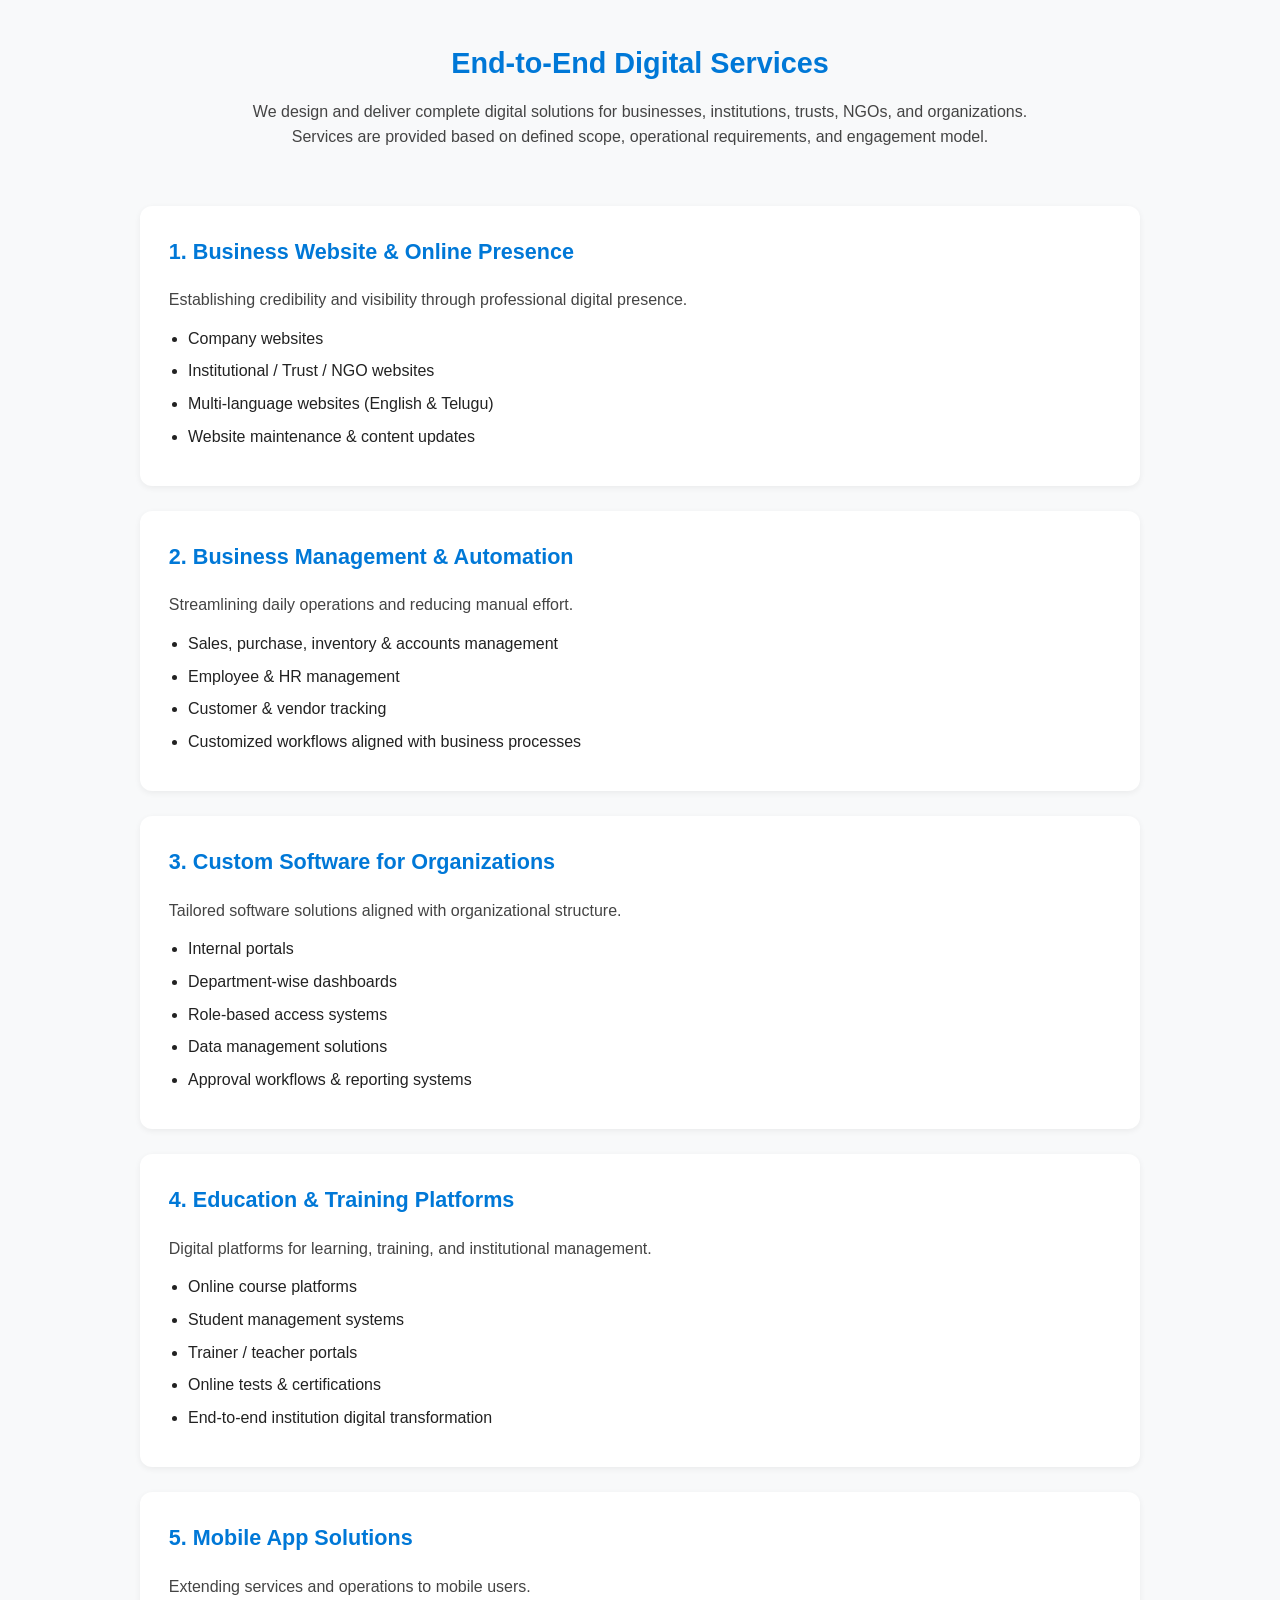
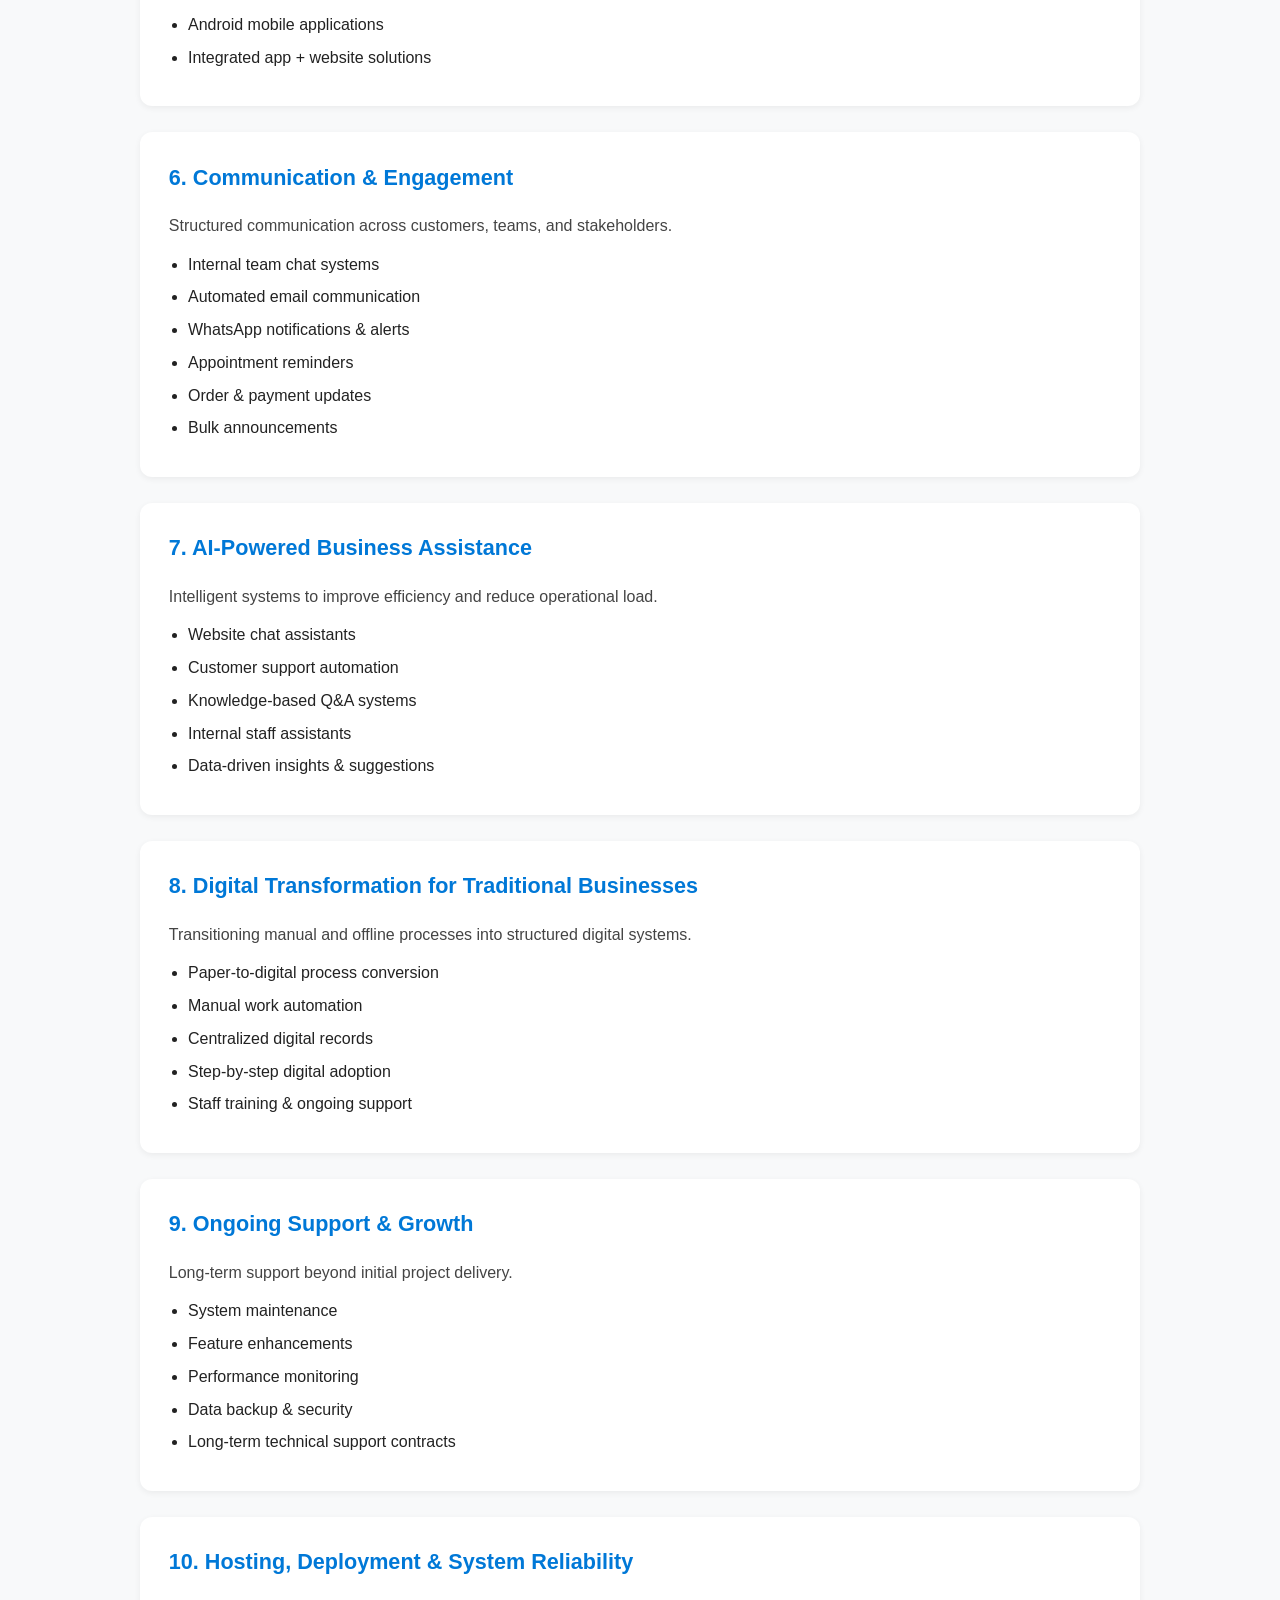
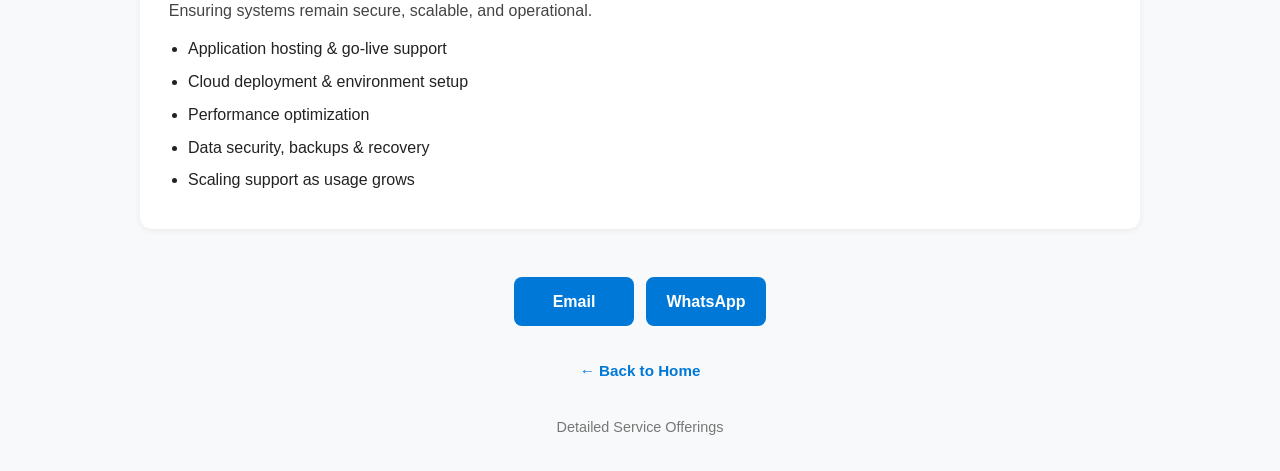
==== portfolio/services.html @ 0b6b5b1c "services" ====
<!DOCTYPE html>
<html lang="en">

<head>
    <meta charset="UTF-8" />
    <meta name="viewport" content="width=device-width, initial-scale=1.0" />
    <title>Services | Digital Solutions</title>

    <style>
        :root {
            --bg: #f8f9fa;
            --card: #ffffff;
            --text: #222;
            --accent: #0078d7;
        }

        body {
            margin: 0;
            font-family: "Inter", Arial, sans-serif;
            background: var(--bg);
            color: var(--text);
            line-height: 1.6;
        }

        header {
            text-align: center;
            padding: 2.5rem 1rem 1.5rem;
        }

        header h1 {
            margin: 0;
            font-size: 1.8rem;
            color: var(--accent);
        }

        header p {
            max-width: 800px;
            margin: 0.8rem auto 0;
            color: #444;
            font-size: 1rem;
        }

        section {
            max-width: 1000px;
            margin: 2rem auto;
            padding: 0 1rem;
        }

        .service-card {
            background: var(--card);
            border-radius: 12px;
            box-shadow: 0 2px 6px rgba(0, 0, 0, 0.06);
            padding: 1.8rem;
            margin-bottom: 1.6rem;
        }


        /* Desktop hover */
        @media (hover: hover) {
            .service-card:hover {
                transform: translateY(-6px);
                box-shadow: 0 10px 24px rgba(0, 0, 0, 0.12);
            }
        }

        /* Mobile tap feedback */
        .service-card:active {
            transform: scale(0.98);
        }

        .service-card h2 {
            margin-top: 0;
            color: var(--accent);
            font-size: 1.35rem;
        }

        .service-card p {
            margin: 0.4rem 0 0.8rem;
            color: #444;
            font-weight: 500;
        }

        ul {
            padding-left: 1.2rem;
            margin: 0;
        }

        li {
            margin-bottom: 0.45rem;
        }

        .cta {
            text-align: center;
            margin: 3rem 0 2rem;
        }

        .cta a {
            display: inline-block;
            padding: 0.9rem 1.8rem;
            background: var(--accent);
            color: #fff;
            border-radius: 30px;
            text-decoration: none;
            font-weight: 600;
        }

        .cta {
            display: flex;
            justify-content: center;
            align-items: center;
            gap: 0.75rem;
            margin: 3rem auto 2rem;
        }

        .cta a {
            min-width: 120px;
            text-align: center;
            padding: 0.75rem 0;
            border-radius: 8px;
            text-decoration: none;
            font-weight: 600;
        }

        .email-btn {
            background: var(--accent);
            color: #fff;
        }

        .whatsapp-btn {
            background: var(--whatsapp);
            color: #fff;
        }

        .back-nav {
            max-width: 1000px;
            margin: 1.2rem auto 0;
            padding: 0 1rem;
            text-align: center;
        }

        .back-nav a {
            color: #0078d7;
            text-decoration: none;
            font-weight: 600;
            font-size: 0.95rem;
        }

        .back-nav a:hover {
            text-decoration: underline;
        }

        footer {
            text-align: center;
            color: #777;
            padding: 2rem 1rem;
            font-size: 0.9rem;
        }

        @media (max-width: 600px) {
            header {
                text-align: center;
                padding: 20px 0 0 0;
                margin: 0;
            }

            header h1 {
                margin: 0;
                font-size: 1rem;
                color: var(--accent);
            }

            header p {
                font-size: 1rem;
                text-align: justify;
                padding: 0px 10px 0px 10px;
            }

            .service-card {
                /* background: var(--card); */
                border-radius: 7px;
                box-shadow: 0 2px 6px rgba(0, 0, 0, 0.06);
                margin: 0 0 20px 0;
                padding: 10px;
            }

            .service-card:nth-child(1) {
                background: linear-gradient(135deg, #e3f2fd, #f8fbff);
                /* blue */
            }

            .service-card:nth-child(2) {
                background: linear-gradient(135deg, #e8f5e9, #f7fcf8);
                /* green */
            }

            .service-card:nth-child(3) {
                background: linear-gradient(135deg, #fff3e0, #fffaf2);
                /* orange */
            }

            .service-card:nth-child(4) {
                background: linear-gradient(135deg, #f3e5f5, #faf4fb);
                /* purple */
            }

            .service-card:nth-child(5) {
                background: linear-gradient(135deg, #e0f2f1, #f4fbfa);
                /* teal */
            }

            .service-card:nth-child(6) {
                background: linear-gradient(135deg, #e1f5fe, #f6fbfe);
                /* sky blue */
            }

            .service-card:nth-child(7) {
                background: linear-gradient(135deg, #fce4ec, #fff6f9);
                /* soft pink */
            }

            .service-card:nth-child(8) {
                background: linear-gradient(135deg, #f1f8e9, #f9fcf5);
                /* lime */
            }

            .service-card:nth-child(9) {
                background: linear-gradient(135deg, #ede7f6, #f7f4fb);
                /* indigo */
            }

            .service-card:nth-child(10) {
                background: linear-gradient(135deg, #fffde7, #fffef5);
                /* light yellow */
            }


            .service-card h2 {
                margin-top: 0;
                color: var(--accent);
                font-size: 1.2rem;
                font-size: 16px;
            }

            .service-card p {
                margin: 0.4rem 0 0.8rem;
                color: #444;
                font-weight: 500;
            }

            .cta {
                margin: 0;
                padding: 0;
            }

            .cta a {
                min-width: 110px;
                font-size: 0.95rem;
            }

            footer {
                padding: 0;
                margin: 30px 0 0 0;
                font-size: 0.8rem;
            }

        }
    </style>
</head>

<body>

    <header>
        <h1>End-to-End Digital Services</h1>
        <p>
            We design and deliver complete digital solutions for businesses,
            institutions, trusts, NGOs, and organizations. Services are provided
            based on defined scope, operational requirements, and engagement model.
        </p>
    </header>

    <section>

        <div class="service-card">
            <h2>1. Business Website & Online Presence</h2>
            <p>Establishing credibility and visibility through professional digital presence.</p>
            <ul>
                <li>Company websites</li>
                <li>Institutional / Trust / NGO websites</li>
                <li>Multi-language websites (English & Telugu)</li>
                <li>Website maintenance & content updates</li>
            </ul>
        </div>

        <div class="service-card">
            <h2>2. Business Management & Automation</h2>
            <p>Streamlining daily operations and reducing manual effort.</p>
            <ul>
                <li>Sales, purchase, inventory & accounts management</li>
                <li>Employee & HR management</li>
                <li>Customer & vendor tracking</li>
                <li>Customized workflows aligned with business processes</li>
            </ul>
        </div>

        <div class="service-card">
            <h2>3. Custom Software for Organizations</h2>
            <p>Tailored software solutions aligned with organizational structure.</p>
            <ul>
                <li>Internal portals</li>
                <li>Department-wise dashboards</li>
                <li>Role-based access systems</li>
                <li>Data management solutions</li>
                <li>Approval workflows & reporting systems</li>
            </ul>
        </div>

        <div class="service-card">
            <h2>4. Education & Training Platforms</h2>
            <p>Digital platforms for learning, training, and institutional management.</p>
            <ul>
                <li>Online course platforms</li>
                <li>Student management systems</li>
                <li>Trainer / teacher portals</li>
                <li>Online tests & certifications</li>
                <li>End-to-end institution digital transformation</li>
            </ul>
        </div>

        <div class="service-card">
            <h2>5. Mobile App Solutions</h2>
            <p>Extending services and operations to mobile users.</p>
            <ul>
                <li>Android mobile applications</li>
                <li>Integrated app + website solutions</li>
            </ul>
        </div>

        <div class="service-card">
            <h2>6. Communication & Engagement</h2>
            <p>Structured communication across customers, teams, and stakeholders.</p>
            <ul>
                <li>Internal team chat systems</li>
                <li>Automated email communication</li>
                <li>WhatsApp notifications & alerts</li>
                <li>Appointment reminders</li>
                <li>Order & payment updates</li>
                <li>Bulk announcements</li>
            </ul>
        </div>

        <div class="service-card">
            <h2>7. AI-Powered Business Assistance</h2>
            <p>Intelligent systems to improve efficiency and reduce operational load.</p>
            <ul>
                <li>Website chat assistants</li>
                <li>Customer support automation</li>
                <li>Knowledge-based Q&A systems</li>
                <li>Internal staff assistants</li>
                <li>Data-driven insights & suggestions</li>
            </ul>
        </div>

        <div class="service-card">
            <h2>8. Digital Transformation for Traditional Businesses</h2>
            <p>Transitioning manual and offline processes into structured digital systems.</p>
            <ul>
                <li>Paper-to-digital process conversion</li>
                <li>Manual work automation</li>
                <li>Centralized digital records</li>
                <li>Step-by-step digital adoption</li>
                <li>Staff training & ongoing support</li>
            </ul>
        </div>

        <div class="service-card">
            <h2>9. Ongoing Support & Growth</h2>
            <p>Long-term support beyond initial project delivery.</p>
            <ul>
                <li>System maintenance</li>
                <li>Feature enhancements</li>
                <li>Performance monitoring</li>
                <li>Data backup & security</li>
                <li>Long-term technical support contracts</li>
            </ul>
        </div>

        <div class="service-card">
            <h2>10. Hosting, Deployment & System Reliability</h2>
            <p>Ensuring systems remain secure, scalable, and operational.</p>
            <ul>
                <li>Application hosting & go-live support</li>
                <li>Cloud deployment & environment setup</li>
                <li>Performance optimization</li>
                <li>Data security, backups & recovery</li>
                <li>Scaling support as usage grows</li>
            </ul>
        </div>

    </section>

    <section class="cta">
        <a class="email-btn" href="mailto:kish699@gmail.com">Email</a>
        <a class="whatsapp-btn"
            href="https://wa.me/919642439699?text=Hello%20Kishore,%20I%20would%20like%20to%20discuss%20a%20digital%20project."
            target="_blank">
            WhatsApp
        </a>
    </section>

    <nav class="back-nav">
        <a href="../index.html">← Back to Home</a>
    </nav>


    <footer>
        Detailed Service Offerings
    </footer>

</body>

</html>
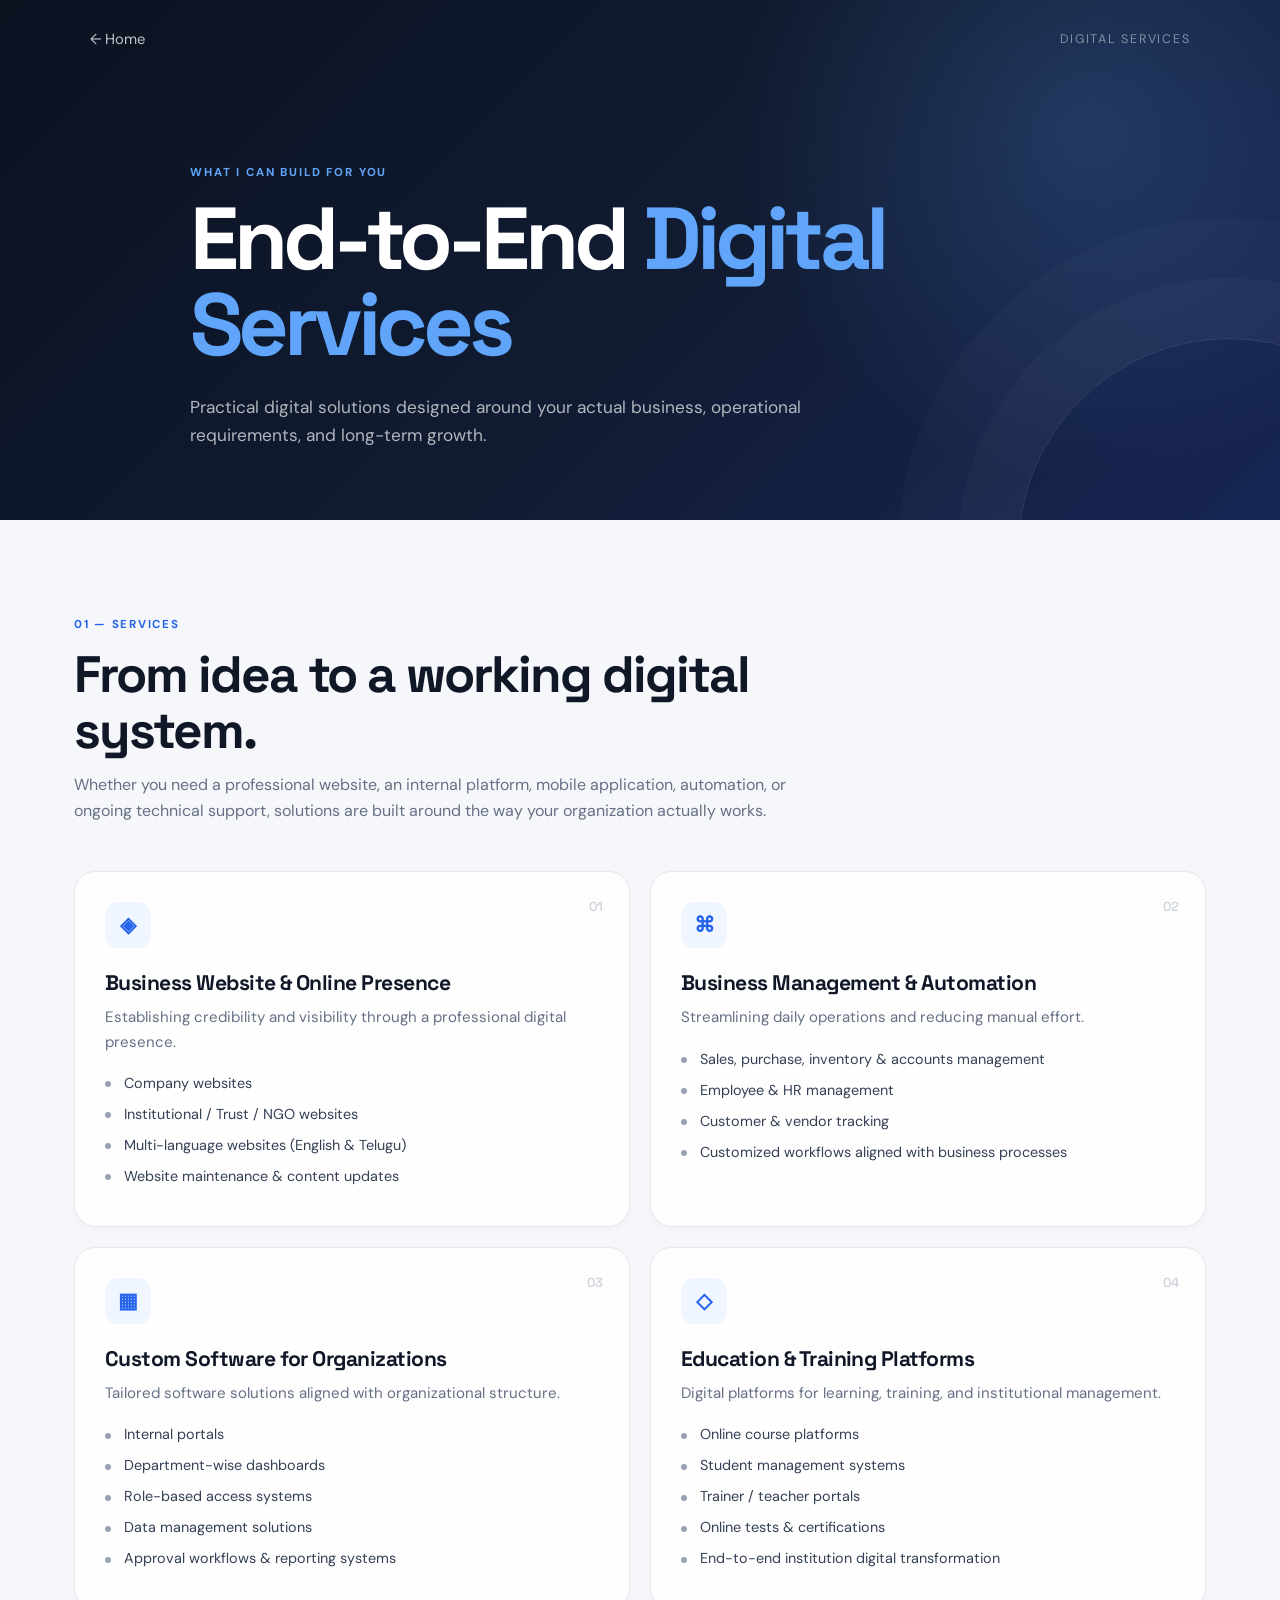
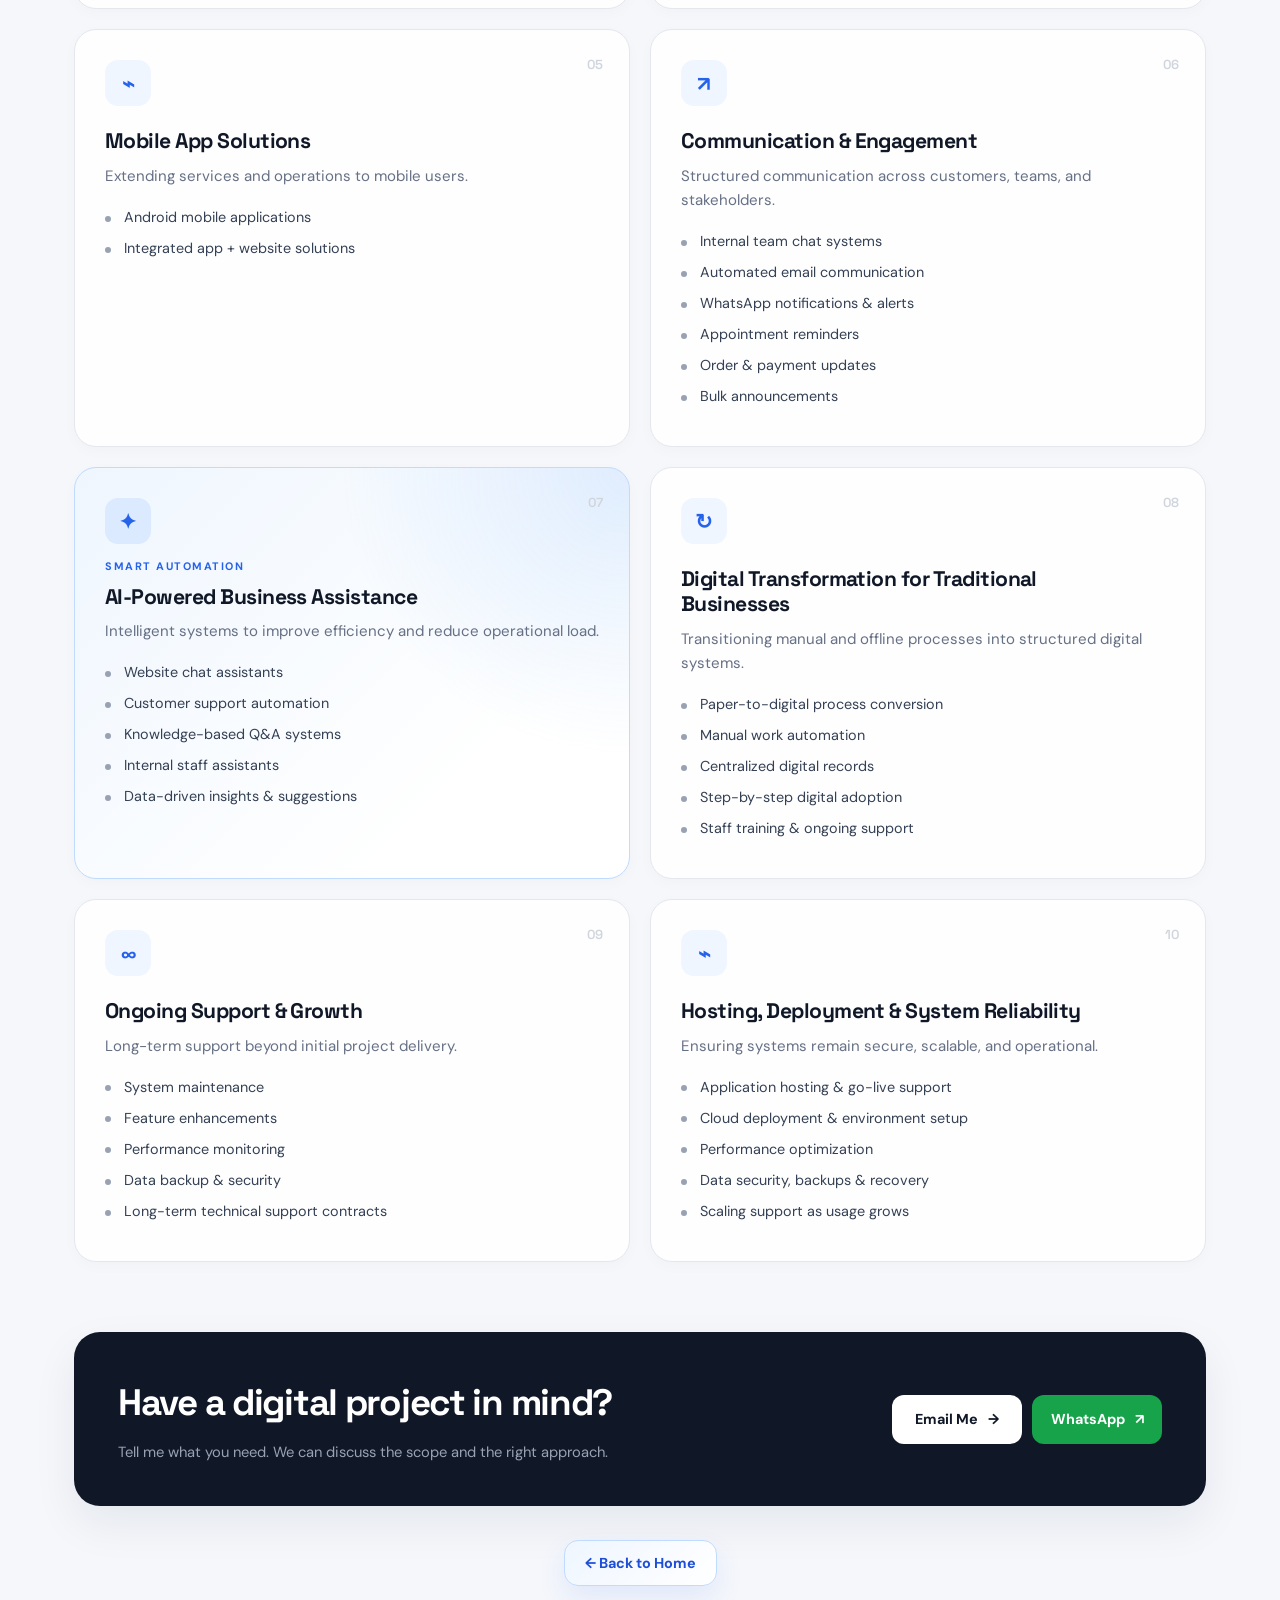
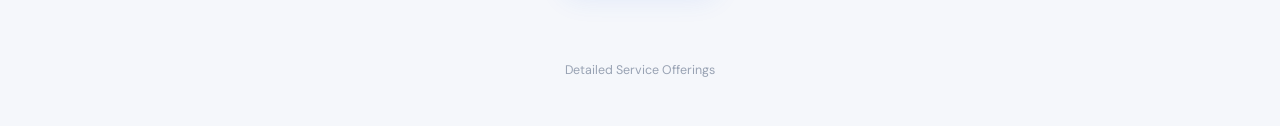
==== commit 367222de: "UI" ====
--- a/portfolio/services.html
+++ b/portfolio/services.html
@@ -2,420 +2,209 @@
 <html lang="en">
 
 <head>
-    <meta charset="UTF-8" />
-    <meta name="viewport" content="width=device-width, initial-scale=1.0" />
+    <meta charset="UTF-8">
+    <meta name="viewport" content="width=device-width, initial-scale=1.0">
+    <meta name="description"
+        content="End-to-end digital services for businesses, institutions, trusts, NGOs, and organizations.">
     <title>Services | Digital Solutions</title>
-
-    <style>
-        :root {
-            --bg: #f8f9fa;
-            --card: #ffffff;
-            --text: #222;
-            --accent: #0078d7;
-        }
-
-        body {
-            margin: 0;
-            font-family: "Inter", Arial, sans-serif;
-            background: var(--bg);
-            color: var(--text);
-            line-height: 1.6;
-        }
-
-        header {
-            text-align: center;
-            padding: 2.5rem 1rem 1.5rem;
-        }
-
-        header h1 {
-            margin: 0;
-            font-size: 1.8rem;
-            color: var(--accent);
-        }
-
-        header p {
-            max-width: 800px;
-            margin: 0.8rem auto 0;
-            color: #444;
-            font-size: 1rem;
-        }
-
-        section {
-            max-width: 1000px;
-            margin: 2rem auto;
-            padding: 0 1rem;
-        }
-
-        .service-card {
-            background: var(--card);
-            border-radius: 12px;
-            box-shadow: 0 2px 6px rgba(0, 0, 0, 0.06);
-            padding: 1.8rem;
-            margin-bottom: 1.6rem;
-        }
-
-
-        /* Desktop hover */
-        @media (hover: hover) {
-            .service-card:hover {
-                transform: translateY(-6px);
-                box-shadow: 0 10px 24px rgba(0, 0, 0, 0.12);
-            }
-        }
-
-        /* Mobile tap feedback */
-        .service-card:active {
-            transform: scale(0.98);
-        }
-
-        .service-card h2 {
-            margin-top: 0;
-            color: var(--accent);
-            font-size: 1.35rem;
-        }
-
-        .service-card p {
-            margin: 0.4rem 0 0.8rem;
-            color: #444;
-            font-weight: 500;
-        }
-
-        ul {
-            padding-left: 1.2rem;
-            margin: 0;
-        }
-
-        li {
-            margin-bottom: 0.45rem;
-        }
-
-        .cta {
-            text-align: center;
-            margin: 3rem 0 2rem;
-        }
-
-        .cta a {
-            display: inline-block;
-            padding: 0.9rem 1.8rem;
-            background: var(--accent);
-            color: #fff;
-            border-radius: 30px;
-            text-decoration: none;
-            font-weight: 600;
-        }
-
-        .cta {
-            display: flex;
-            justify-content: center;
-            align-items: center;
-            gap: 0.75rem;
-            margin: 3rem auto 2rem;
-        }
-
-        .cta a {
-            min-width: 120px;
-            text-align: center;
-            padding: 0.75rem 0;
-            border-radius: 8px;
-            text-decoration: none;
-            font-weight: 600;
-        }
-
-        .email-btn {
-            background: var(--accent);
-            color: #fff;
-        }
-
-        .whatsapp-btn {
-            background: var(--whatsapp);
-            color: #fff;
-        }
-
-        .back-nav {
-            max-width: 1000px;
-            margin: 1.2rem auto 0;
-            padding: 0 1rem;
-            text-align: center;
-        }
-
-        .back-nav a {
-            color: #0078d7;
-            text-decoration: none;
-            font-weight: 600;
-            font-size: 0.95rem;
-        }
-
-        .back-nav a:hover {
-            text-decoration: underline;
-        }
-
-        footer {
-            text-align: center;
-            color: #777;
-            padding: 2rem 1rem;
-            font-size: 0.9rem;
-        }
-
-        @media (max-width: 600px) {
-            header {
-                text-align: center;
-                padding: 20px 0 0 0;
-                margin: 0;
-            }
-
-            header h1 {
-                margin: 0;
-                font-size: 1rem;
-                color: var(--accent);
-            }
-
-            header p {
-                font-size: 1rem;
-                text-align: justify;
-                padding: 0px 10px 0px 10px;
-            }
-
-            .service-card {
-                /* background: var(--card); */
-                border-radius: 7px;
-                box-shadow: 0 2px 6px rgba(0, 0, 0, 0.06);
-                margin: 0 0 20px 0;
-                padding: 10px;
-            }
-
-            .service-card:nth-child(1) {
-                background: linear-gradient(135deg, #e3f2fd, #f8fbff);
-                /* blue */
-            }
-
-            .service-card:nth-child(2) {
-                background: linear-gradient(135deg, #e8f5e9, #f7fcf8);
-                /* green */
-            }
-
-            .service-card:nth-child(3) {
-                background: linear-gradient(135deg, #fff3e0, #fffaf2);
-                /* orange */
-            }
-
-            .service-card:nth-child(4) {
-                background: linear-gradient(135deg, #f3e5f5, #faf4fb);
-                /* purple */
-            }
-
-            .service-card:nth-child(5) {
-                background: linear-gradient(135deg, #e0f2f1, #f4fbfa);
-                /* teal */
-            }
-
-            .service-card:nth-child(6) {
-                background: linear-gradient(135deg, #e1f5fe, #f6fbfe);
-                /* sky blue */
-            }
-
-            .service-card:nth-child(7) {
-                background: linear-gradient(135deg, #fce4ec, #fff6f9);
-                /* soft pink */
-            }
-
-            .service-card:nth-child(8) {
-                background: linear-gradient(135deg, #f1f8e9, #f9fcf5);
-                /* lime */
-            }
-
-            .service-card:nth-child(9) {
-                background: linear-gradient(135deg, #ede7f6, #f7f4fb);
-                /* indigo */
-            }
-
-            .service-card:nth-child(10) {
-                background: linear-gradient(135deg, #fffde7, #fffef5);
-                /* light yellow */
-            }
-
-
-            .service-card h2 {
-                margin-top: 0;
-                color: var(--accent);
-                font-size: 1.2rem;
-                font-size: 16px;
-            }
-
-            .service-card p {
-                margin: 0.4rem 0 0.8rem;
-                color: #444;
-                font-weight: 500;
-            }
-
-            .cta {
-                margin: 0;
-                padding: 0;
-            }
-
-            .cta a {
-                min-width: 110px;
-                font-size: 0.95rem;
-            }
-
-            footer {
-                padding: 0;
-                margin: 30px 0 0 0;
-                font-size: 0.8rem;
-            }
-
-        }
-    </style>
+    <link rel="stylesheet" href="services.css">
 </head>
 
 <body>
 
-    <header>
-        <h1>End-to-End Digital Services</h1>
-        <p>
-            We design and deliver complete digital solutions for businesses,
-            institutions, trusts, NGOs, and organizations. Services are provided
-            based on defined scope, operational requirements, and engagement model.
-        </p>
+    <header class="hero">
+        <nav class="top-nav">
+            <a href="../index.html" class="back-link">← Home</a>
+            <span class="nav-label">Digital Services</span>
+        </nav>
+
+        <div class="hero-content">
+            <span class="eyebrow">WHAT I CAN BUILD FOR YOU</span>
+            <h1>End-to-End <span>Digital Services</span></h1>
+            <p>
+                Practical digital solutions designed around your actual business,
+                operational requirements, and long-term growth.
+            </p>
+        </div>
     </header>
 
-    <section>
-
-        <div class="service-card">
-            <h2>1. Business Website & Online Presence</h2>
-            <p>Establishing credibility and visibility through professional digital presence.</p>
-            <ul>
-                <li>Company websites</li>
-                <li>Institutional / Trust / NGO websites</li>
-                <li>Multi-language websites (English & Telugu)</li>
-                <li>Website maintenance & content updates</li>
-            </ul>
+    <main class="services-section">
+
+        <div class="section-heading">
+            <span>01 — SERVICES</span>
+            <h2>From idea to a working digital system.</h2>
+            <p>
+                Whether you need a professional website, an internal platform,
+                mobile application, automation, or ongoing technical support,
+                solutions are built around the way your organization actually works.
+            </p>
         </div>
 
-        <div class="service-card">
-            <h2>2. Business Management & Automation</h2>
-            <p>Streamlining daily operations and reducing manual effort.</p>
-            <ul>
-                <li>Sales, purchase, inventory & accounts management</li>
-                <li>Employee & HR management</li>
-                <li>Customer & vendor tracking</li>
-                <li>Customized workflows aligned with business processes</li>
-            </ul>
+        <div class="services-grid">
+
+            <article class="service-card">
+                <div class="card-number">01</div>
+                <div class="icon">◈</div>
+                <h3>Business Website &amp; Online Presence</h3>
+                <p>Establishing credibility and visibility through a professional digital presence.</p>
+                <ul>
+                    <li>Company websites</li>
+                    <li>Institutional / Trust / NGO websites</li>
+                    <li>Multi-language websites (English &amp; Telugu)</li>
+                    <li>Website maintenance &amp; content updates</li>
+                </ul>
+            </article>
+
+            <article class="service-card">
+                <div class="card-number">02</div>
+                <div class="icon">⌘</div>
+                <h3>Business Management &amp; Automation</h3>
+                <p>Streamlining daily operations and reducing manual effort.</p>
+                <ul>
+                    <li>Sales, purchase, inventory &amp; accounts management</li>
+                    <li>Employee &amp; HR management</li>
+                    <li>Customer &amp; vendor tracking</li>
+                    <li>Customized workflows aligned with business processes</li>
+                </ul>
+            </article>
+
+            <article class="service-card">
+                <div class="card-number">03</div>
+                <div class="icon">▦</div>
+                <h3>Custom Software for Organizations</h3>
+                <p>Tailored software solutions aligned with organizational structure.</p>
+                <ul>
+                    <li>Internal portals</li>
+                    <li>Department-wise dashboards</li>
+                    <li>Role-based access systems</li>
+                    <li>Data management solutions</li>
+                    <li>Approval workflows &amp; reporting systems</li>
+                </ul>
+            </article>
+
+            <article class="service-card">
+                <div class="card-number">04</div>
+                <div class="icon">◇</div>
+                <h3>Education &amp; Training Platforms</h3>
+                <p>Digital platforms for learning, training, and institutional management.</p>
+                <ul>
+                    <li>Online course platforms</li>
+                    <li>Student management systems</li>
+                    <li>Trainer / teacher portals</li>
+                    <li>Online tests &amp; certifications</li>
+                    <li>End-to-end institution digital transformation</li>
+                </ul>
+            </article>
+
+            <article class="service-card">
+                <div class="card-number">05</div>
+                <div class="icon">⌁</div>
+                <h3>Mobile App Solutions</h3>
+                <p>Extending services and operations to mobile users.</p>
+                <ul>
+                    <li>Android mobile applications</li>
+                    <li>Integrated app + website solutions</li>
+                </ul>
+            </article>
+
+            <article class="service-card">
+                <div class="card-number">06</div>
+                <div class="icon">↗</div>
+                <h3>Communication &amp; Engagement</h3>
+                <p>Structured communication across customers, teams, and stakeholders.</p>
+                <ul>
+                    <li>Internal team chat systems</li>
+                    <li>Automated email communication</li>
+                    <li>WhatsApp notifications &amp; alerts</li>
+                    <li>Appointment reminders</li>
+                    <li>Order &amp; payment updates</li>
+                    <li>Bulk announcements</li>
+                </ul>
+            </article>
+
+            <article class="service-card featured">
+                <div class="card-number">07</div>
+                <div class="icon">✦</div>
+                <span class="featured-label">SMART AUTOMATION</span>
+                <h3>AI-Powered Business Assistance</h3>
+                <p>Intelligent systems to improve efficiency and reduce operational load.</p>
+                <ul>
+                    <li>Website chat assistants</li>
+                    <li>Customer support automation</li>
+                    <li>Knowledge-based Q&amp;A systems</li>
+                    <li>Internal staff assistants</li>
+                    <li>Data-driven insights &amp; suggestions</li>
+                </ul>
+            </article>
+
+            <article class="service-card">
+                <div class="card-number">08</div>
+                <div class="icon">↻</div>
+                <h3>Digital Transformation for Traditional Businesses</h3>
+                <p>Transitioning manual and offline processes into structured digital systems.</p>
+                <ul>
+                    <li>Paper-to-digital process conversion</li>
+                    <li>Manual work automation</li>
+                    <li>Centralized digital records</li>
+                    <li>Step-by-step digital adoption</li>
+                    <li>Staff training &amp; ongoing support</li>
+                </ul>
+            </article>
+
+            <article class="service-card">
+                <div class="card-number">09</div>
+                <div class="icon">∞</div>
+                <h3>Ongoing Support &amp; Growth</h3>
+                <p>Long-term support beyond initial project delivery.</p>
+                <ul>
+                    <li>System maintenance</li>
+                    <li>Feature enhancements</li>
+                    <li>Performance monitoring</li>
+                    <li>Data backup &amp; security</li>
+                    <li>Long-term technical support contracts</li>
+                </ul>
+            </article>
+
+            <article class="service-card">
+                <div class="card-number">10</div>
+                <div class="icon">⌁</div>
+                <h3>Hosting, Deployment &amp; System Reliability</h3>
+                <p>Ensuring systems remain secure, scalable, and operational.</p>
+                <ul>
+                    <li>Application hosting &amp; go-live support</li>
+                    <li>Cloud deployment &amp; environment setup</li>
+                    <li>Performance optimization</li>
+                    <li>Data security, backups &amp; recovery</li>
+                    <li>Scaling support as usage grows</li>
+                </ul>
+            </article>
+
         </div>
 
-        <div class="service-card">
-            <h2>3. Custom Software for Organizations</h2>
-            <p>Tailored software solutions aligned with organizational structure.</p>
-            <ul>
-                <li>Internal portals</li>
-                <li>Department-wise dashboards</li>
-                <li>Role-based access systems</li>
-                <li>Data management solutions</li>
-                <li>Approval workflows & reporting systems</li>
-            </ul>
-        </div>
-
-        <div class="service-card">
-            <h2>4. Education & Training Platforms</h2>
-            <p>Digital platforms for learning, training, and institutional management.</p>
-            <ul>
-                <li>Online course platforms</li>
-                <li>Student management systems</li>
-                <li>Trainer / teacher portals</li>
-                <li>Online tests & certifications</li>
-                <li>End-to-end institution digital transformation</li>
-            </ul>
-        </div>
-
-        <div class="service-card">
-            <h2>5. Mobile App Solutions</h2>
-            <p>Extending services and operations to mobile users.</p>
-            <ul>
-                <li>Android mobile applications</li>
-                <li>Integrated app + website solutions</li>
-            </ul>
-        </div>
-
-        <div class="service-card">
-            <h2>6. Communication & Engagement</h2>
-            <p>Structured communication across customers, teams, and stakeholders.</p>
-            <ul>
-                <li>Internal team chat systems</li>
-                <li>Automated email communication</li>
-                <li>WhatsApp notifications & alerts</li>
-                <li>Appointment reminders</li>
-                <li>Order & payment updates</li>
-                <li>Bulk announcements</li>
-            </ul>
-        </div>
-
-        <div class="service-card">
-            <h2>7. AI-Powered Business Assistance</h2>
-            <p>Intelligent systems to improve efficiency and reduce operational load.</p>
-            <ul>
-                <li>Website chat assistants</li>
-                <li>Customer support automation</li>
-                <li>Knowledge-based Q&A systems</li>
-                <li>Internal staff assistants</li>
-                <li>Data-driven insights & suggestions</li>
-            </ul>
-        </div>
-
-        <div class="service-card">
-            <h2>8. Digital Transformation for Traditional Businesses</h2>
-            <p>Transitioning manual and offline processes into structured digital systems.</p>
-            <ul>
-                <li>Paper-to-digital process conversion</li>
-                <li>Manual work automation</li>
-                <li>Centralized digital records</li>
-                <li>Step-by-step digital adoption</li>
-                <li>Staff training & ongoing support</li>
-            </ul>
-        </div>
-
-        <div class="service-card">
-            <h2>9. Ongoing Support & Growth</h2>
-            <p>Long-term support beyond initial project delivery.</p>
-            <ul>
-                <li>System maintenance</li>
-                <li>Feature enhancements</li>
-                <li>Performance monitoring</li>
-                <li>Data backup & security</li>
-                <li>Long-term technical support contracts</li>
-            </ul>
-        </div>
-
-        <div class="service-card">
-            <h2>10. Hosting, Deployment & System Reliability</h2>
-            <p>Ensuring systems remain secure, scalable, and operational.</p>
-            <ul>
-                <li>Application hosting & go-live support</li>
-                <li>Cloud deployment & environment setup</li>
-                <li>Performance optimization</li>
-                <li>Data security, backups & recovery</li>
-                <li>Scaling support as usage grows</li>
-            </ul>
-        </div>
-
-    </section>
-
-    <section class="cta">
-        <a class="email-btn" href="mailto:kish699@gmail.com">Email</a>
-        <a class="whatsapp-btn"
-            href="https://wa.me/919642439699?text=Hello%20Kishore,%20I%20would%20like%20to%20discuss%20a%20digital%20project."
-            target="_blank">
-            WhatsApp
-        </a>
-    </section>
-
-    <nav class="back-nav">
-        <a href="../index.html">← Back to Home</a>
-    </nav>
-
+        <section class="cta-section">
+            <div>
+                <!-- <span class="eyebrow">LET'S BUILD SOMETHING USEFUL</span> -->
+                <h2>Have a digital project in mind?</h2>
+                <p>Tell me what you need. We can discuss the scope and the right approach.</p>
+            </div>
+
+            <div class="cta-actions">
+                <a class="btn btn-primary" href="mailto:kish699@gmail.com">Email Me <span>→</span></a>
+                <a class="btn btn-whatsapp"
+                    href="https://wa.me/919642439699?text=Hello%20Kishore,%20I%20would%20like%20to%20discuss%20a%20digital%20project."
+                    target="_blank" rel="noopener noreferrer">WhatsApp <span>↗</span></a>
+            </div>
+        </section>
+
+        <nav class="back-nav">
+            <a href="../index.html">← Back to Home</a>
+        </nav>
+    </main>
 
     <footer>
-        Detailed Service Offerings
+        <p>Detailed Service Offerings</p>
     </footer>
 
 </body>
 
-</html>+</html>
--- a/portfolio/services.css
+++ b/portfolio/services.css
@@ -0,0 +1,584 @@
+@import url('https://fonts.googleapis.com/css2?family=DM+Sans:wght@400;500;600;700&family=Space+Grotesk:wght@500;600;700&display=swap');
+
+:root {
+    --bg: #f5f7fb;
+    --surface: #ffffff;
+    --surface-soft: #f8fafc;
+    --text: #101828;
+    --muted: #667085;
+    --line: #e4e7ec;
+    --accent: #2563eb;
+    --accent-dark: #1d4ed8;
+    --accent-soft: #eff6ff;
+    --green: #16a34a;
+    --shadow: 0 18px 45px rgba(16, 24, 40, 0.07);
+    --radius: 22px;
+}
+
+* {
+    box-sizing: border-box;
+}
+
+html {
+    scroll-behavior: smooth;
+}
+
+body {
+    margin: 0;
+    background:
+        radial-gradient(circle at 80% 0%, rgba(37, 99, 235, 0.08), transparent 32rem),
+        var(--bg);
+    color: var(--text);
+    font-family: "DM Sans", Arial, sans-serif;
+    line-height: 1.6;
+    -webkit-font-smoothing: antialiased;
+}
+
+a {
+    color: inherit;
+}
+
+.hero {
+    min-height: 440px;
+    padding: 0 7vw 70px;
+    background:
+        radial-gradient(circle at 85% 25%, rgba(96, 165, 250, 0.20), transparent 22rem),
+        linear-gradient(135deg, #0b1220 0%, #111c33 55%, #172554 100%);
+    color: #fff;
+    position: relative;
+    overflow: hidden;
+}
+
+.hero::after {
+    content: "";
+    position: absolute;
+    width: 420px;
+    height: 420px;
+    right: -160px;
+    bottom: -240px;
+    border: 1px solid rgba(255,255,255,.12);
+    border-radius: 50%;
+    box-shadow:
+        0 0 0 60px rgba(255,255,255,.025),
+        0 0 0 120px rgba(255,255,255,.018);
+}
+
+.top-nav {
+    max-width: 1180px;
+    margin: auto;
+    padding: 28px 0;
+    display: flex;
+    align-items: center;
+    justify-content: space-between;
+    position: relative;
+    z-index: 2;
+}
+
+.back-link {
+    color: rgba(255,255,255,.75);
+    text-decoration: none;
+    font-size: .92rem;
+    transition: color .2s ease;
+}
+
+.back-link:hover {
+    color: #fff;
+}
+
+.nav-label {
+    color: rgba(255,255,255,.45);
+    font-size: .78rem;
+    letter-spacing: .14em;
+    text-transform: uppercase;
+}
+
+.hero-content {
+    max-width: 900px;
+    margin: 78px auto 0;
+    position: relative;
+    z-index: 1;
+}
+
+.eyebrow {
+    display: inline-block;
+    margin-bottom: 14px;
+    color: #60a5fa;
+    font-size: .72rem;
+    font-weight: 700;
+    letter-spacing: .16em;
+    text-transform: uppercase;
+}
+
+.hero h1 {
+    margin: 0;
+    max-width: 850px;
+    font-family: "Space Grotesk", sans-serif;
+    font-size: clamp(2.8rem, 7vw, 5.5rem);
+    line-height: .98;
+    letter-spacing: -.055em;
+}
+
+.hero h1 span {
+    color: #60a5fa;
+}
+
+.hero p {
+    max-width: 680px;
+    margin: 26px 0 0;
+    color: rgba(255,255,255,.68);
+    font-size: 1.08rem;
+}
+
+.services-section {
+    max-width: 1180px;
+    margin: 0 auto;
+    padding: 90px 24px 40px;
+}
+
+.section-heading {
+    max-width: 720px;
+    margin-bottom: 48px;
+}
+
+.section-heading > span {
+    color: var(--accent);
+    font-size: .72rem;
+    font-weight: 700;
+    letter-spacing: .15em;
+}
+
+.section-heading h2 {
+    margin: 12px 0 14px;
+    font-family: "Space Grotesk", sans-serif;
+    font-size: clamp(2rem, 4vw, 3.2rem);
+    line-height: 1.08;
+    letter-spacing: -.04em;
+}
+
+.section-heading p {
+    margin: 0;
+    color: var(--muted);
+    font-size: 1rem;
+}
+
+.services-grid {
+    display: grid;
+    grid-template-columns: repeat(2, minmax(0, 1fr));
+    gap: 20px;
+}
+
+.service-card {
+    position: relative;
+    min-height: 300px;
+    padding: 30px;
+    border: 1px solid var(--line);
+    border-radius: var(--radius);
+    background: rgba(255,255,255,.92);
+    box-shadow: 0 4px 15px rgba(16,24,40,.025);
+    overflow: hidden;
+    transition:
+        transform .25s ease,
+        box-shadow .25s ease,
+        border-color .25s ease;
+}
+
+.service-card::before {
+    content: "";
+    position: absolute;
+    left: 0;
+    top: 0;
+    width: 4px;
+    height: 0;
+    background: var(--accent);
+    transition: height .25s ease;
+}
+
+.service-card:hover {
+    transform: translateY(-5px);
+    border-color: #cbd5e1;
+    box-shadow: var(--shadow);
+}
+
+.service-card:hover::before {
+    height: 100%;
+}
+
+.card-number {
+    position: absolute;
+    top: 24px;
+    right: 26px;
+    color: #d0d5dd;
+    font-family: "Space Grotesk", sans-serif;
+    font-size: .82rem;
+    font-weight: 600;
+}
+
+.icon {
+    width: 46px;
+    height: 46px;
+    display: grid;
+    place-items: center;
+    margin-bottom: 22px;
+    border-radius: 13px;
+    background: var(--accent-soft);
+    color: var(--accent);
+    font-size: 1.3rem;
+    font-weight: 700;
+}
+
+.service-card h3 {
+    max-width: 480px;
+    margin: 0 35px 10px 0;
+    font-family: "Space Grotesk", sans-serif;
+    font-size: 1.32rem;
+    line-height: 1.2;
+    letter-spacing: -.025em;
+}
+
+.service-card p {
+    margin: 0 0 18px;
+    color: var(--muted);
+    font-size: .94rem;
+}
+
+.service-card ul {
+    margin: 0;
+    padding: 0;
+    list-style: none;
+}
+
+.service-card li {
+    position: relative;
+    margin: 8px 0;
+    padding-left: 19px;
+    color: #344054;
+    font-size: .9rem;
+}
+
+.service-card li::before {
+    content: "";
+    position: absolute;
+    left: 0;
+    top: .68em;
+    width: 6px;
+    height: 6px;
+    border-radius: 50%;
+    background: #98a2b3;
+}
+
+.service-card.featured {
+    background:
+        radial-gradient(circle at 100% 0%, rgba(96,165,250,.18), transparent 18rem),
+        linear-gradient(135deg, #eff6ff, #ffffff 75%);
+    border-color: #bfdbfe;
+}
+
+.service-card.featured .icon {
+    background: #dbeafe;
+}
+
+.featured-label {
+    display: block;
+    margin: -8px 0 8px;
+    color: var(--accent);
+    font-size: .68rem;
+    font-weight: 700;
+    letter-spacing: .14em;
+}
+
+.cta-section {
+    margin-top: 70px;
+    padding: 42px 44px;
+    display: flex;
+    align-items: center;
+    justify-content: space-between;
+    gap: 35px;
+    border-radius: 26px;
+    background: #101828;
+    color: #fff;
+    box-shadow: var(--shadow);
+}
+
+.cta-section .eyebrow {
+    margin-bottom: 8px;
+}
+
+.cta-section h2 {
+    margin: 0;
+    font-family: "Space Grotesk", sans-serif;
+    font-size: clamp(1.6rem, 3vw, 2.3rem);
+    letter-spacing: -.035em;
+}
+
+.cta-section p {
+    margin: 8px 0 0;
+    color: #98a2b3;
+    font-size: .92rem;
+}
+
+.cta-actions {
+    display: flex;
+    flex-shrink: 0;
+    gap: 10px;
+}
+
+.btn {
+    min-width: 130px;
+    padding: 13px 18px;
+    border-radius: 12px;
+    text-align: center;
+    text-decoration: none;
+    font-size: .9rem;
+    font-weight: 700;
+    transition: transform .2s ease, opacity .2s ease;
+}
+
+.btn:hover {
+    transform: translateY(-2px);
+    opacity: .92;
+}
+
+.btn span {
+    margin-left: 7px;
+}
+
+.btn-primary {
+    background: #fff;
+    color: #101828;
+}
+
+.btn-whatsapp {
+    background: var(--green);
+    color: #fff;
+}
+
+.back-nav {
+    margin: 34px 0 0;
+    display: flex;
+    justify-content: center;
+}
+
+.back-nav a {
+    min-height: 46px;
+    display: inline-flex;
+    align-items: center;
+    justify-content: center;
+    padding: 0 20px;
+    border: 1px solid #bfdbfe;
+    border-radius: 14px;
+    background:
+        linear-gradient(135deg, #eff6ff, #ffffff);
+    color: var(--accent-dark);
+    text-decoration: none;
+    font-size: .9rem;
+    font-weight: 700;
+    box-shadow: 0 12px 28px rgba(37, 99, 235, .10);
+    transition:
+        transform .2s ease,
+        box-shadow .2s ease,
+        border-color .2s ease;
+}
+
+.back-nav a:hover {
+    transform: translateY(-2px);
+    border-color: #93c5fd;
+    box-shadow: 0 16px 34px rgba(37, 99, 235, .16);
+}
+
+footer {
+    padding: 35px 20px 45px;
+    color: #98a2b3;
+    text-align: center;
+    font-size: .78rem;
+}
+
+footer p {
+    margin: 0;
+}
+
+@media (max-width: 800px) {
+    .hero {
+        min-height: 400px;
+        padding: 0 20px 55px;
+    }
+
+    .hero-content {
+        margin-top: 65px;
+    }
+
+    .services-section {
+        padding: 65px 18px 25px;
+    }
+
+    .services-grid {
+        grid-template-columns: 1fr;
+    }
+
+    .service-card {
+        min-height: auto;
+    }
+
+    .cta-section {
+        flex-direction: column;
+        align-items: flex-start;
+        padding: 32px 25px;
+    }
+}
+
+@media (max-width: 520px) {
+    .hero {
+        min-height: 365px;
+    }
+
+    .top-nav {
+        padding: 20px 0;
+    }
+
+    .nav-label {
+        display: none;
+    }
+
+    .hero-content {
+        margin-top: 58px;
+    }
+
+    .hero h1 {
+        font-size: 2.75rem;
+    }
+
+    .hero p {
+        margin-top: 20px;
+        font-size: .96rem;
+    }
+
+    .section-heading {
+        margin-bottom: 32px;
+    }
+
+    .section-heading h2 {
+        font-size: 2rem;
+    }
+
+    .service-card {
+        padding: 24px 22px;
+        border-radius: 18px;
+    }
+
+    .service-card h3 {
+        font-size: 1.18rem;
+    }
+
+    .cta-section {
+        margin-top: 50px;
+        border-radius: 20px;
+    }
+
+    .cta-actions {
+        width: 100%;
+        flex-direction: column;
+    }
+
+    .btn {
+        width: 100%;
+    }
+
+    .back-nav a {
+        width: 100%;
+    }
+}
+
+@media (prefers-reduced-motion: reduce) {
+    html {
+        scroll-behavior: auto;
+    }
+
+    .service-card,
+    .btn {
+        transition: none;
+    }
+}
+
+@media (prefers-color-scheme: dark) {
+    :root {
+        --bg: #0b1020;
+        --surface: #111827;
+        --surface-soft: #0f172a;
+        --text: #eef2ff;
+        --muted: #a5b0c5;
+        --line: rgba(226, 232, 240, .12);
+        --accent: #6bb6ff;
+        --accent-dark: #93c5fd;
+        --accent-soft: rgba(96, 165, 250, .14);
+        --green: #22c55e;
+        --shadow: 0 18px 45px rgba(0, 0, 0, .28);
+    }
+
+    body {
+        background:
+            radial-gradient(circle at 80% 0%, rgba(96, 165, 250, .12), transparent 32rem),
+            var(--bg);
+    }
+
+    .service-card {
+        background:
+            linear-gradient(145deg,
+                rgba(17, 24, 39, .96),
+                rgba(15, 23, 42, .9));
+        border-color: var(--line);
+        box-shadow: 0 10px 28px rgba(0, 0, 0, .18);
+    }
+
+    .service-card:hover {
+        border-color: rgba(147, 197, 253, .34);
+    }
+
+    .service-card p,
+    .section-heading p,
+    .cta-section p {
+        color: var(--muted);
+    }
+
+    .service-card li {
+        color: #cbd5e1;
+    }
+
+    .service-card li::before {
+        background: #64748b;
+    }
+
+    .service-card.featured {
+        background:
+            radial-gradient(circle at 100% 0%, rgba(96, 165, 250, .18), transparent 18rem),
+            linear-gradient(135deg, rgba(30, 41, 59, .98), rgba(15, 23, 42, .94));
+        border-color: rgba(147, 197, 253, .28);
+    }
+
+    .service-card.featured .icon {
+        background: rgba(96, 165, 250, .18);
+    }
+
+    .cta-section {
+        background:
+            linear-gradient(135deg, #111827, #020617);
+        border: 1px solid var(--line);
+    }
+
+    .btn-primary {
+        background: #e2e8f0;
+        color: #0f172a;
+    }
+
+    .back-nav a {
+        border-color: rgba(147, 197, 253, .28);
+        background:
+            linear-gradient(135deg,
+                rgba(30, 41, 59, .96),
+                rgba(15, 23, 42, .9));
+        color: #bfdbfe;
+        box-shadow: 0 12px 28px rgba(0, 0, 0, .18);
+    }
+
+    footer {
+        color: #818ca3;
+    }
+}
